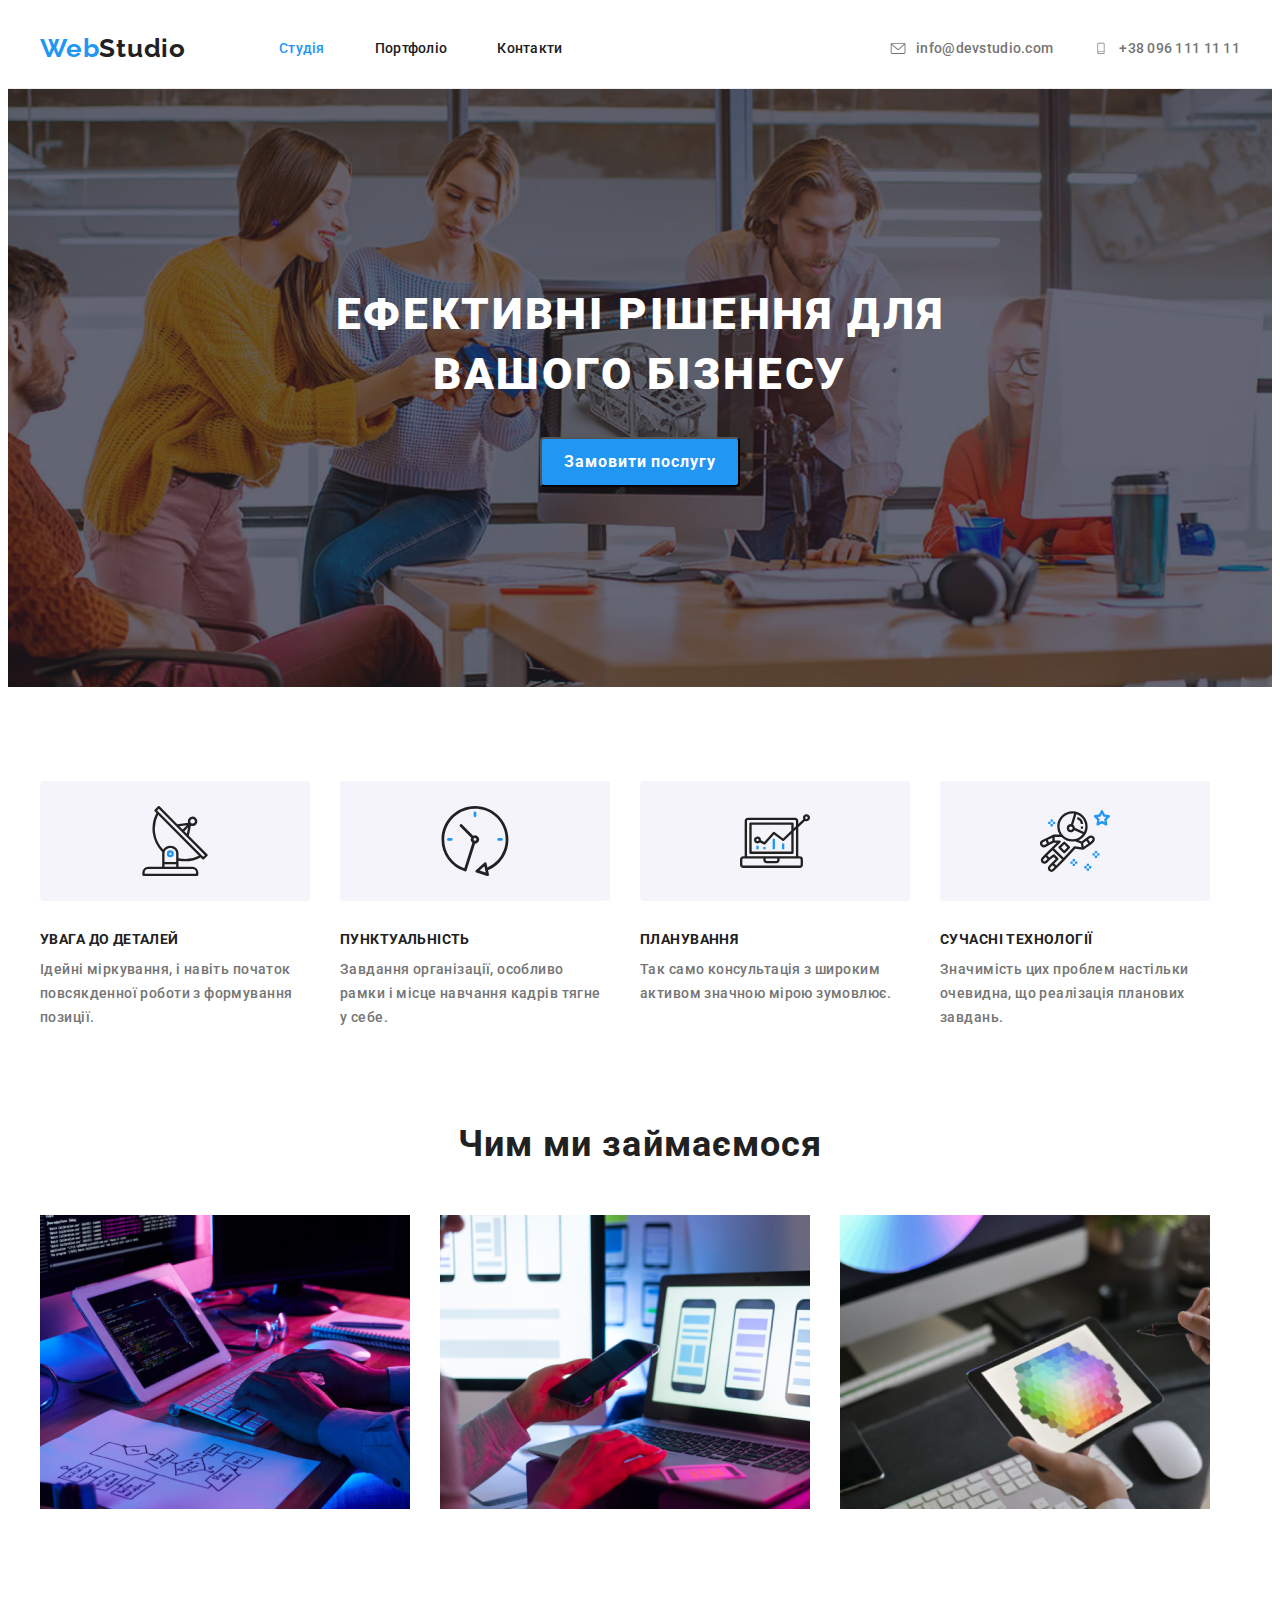
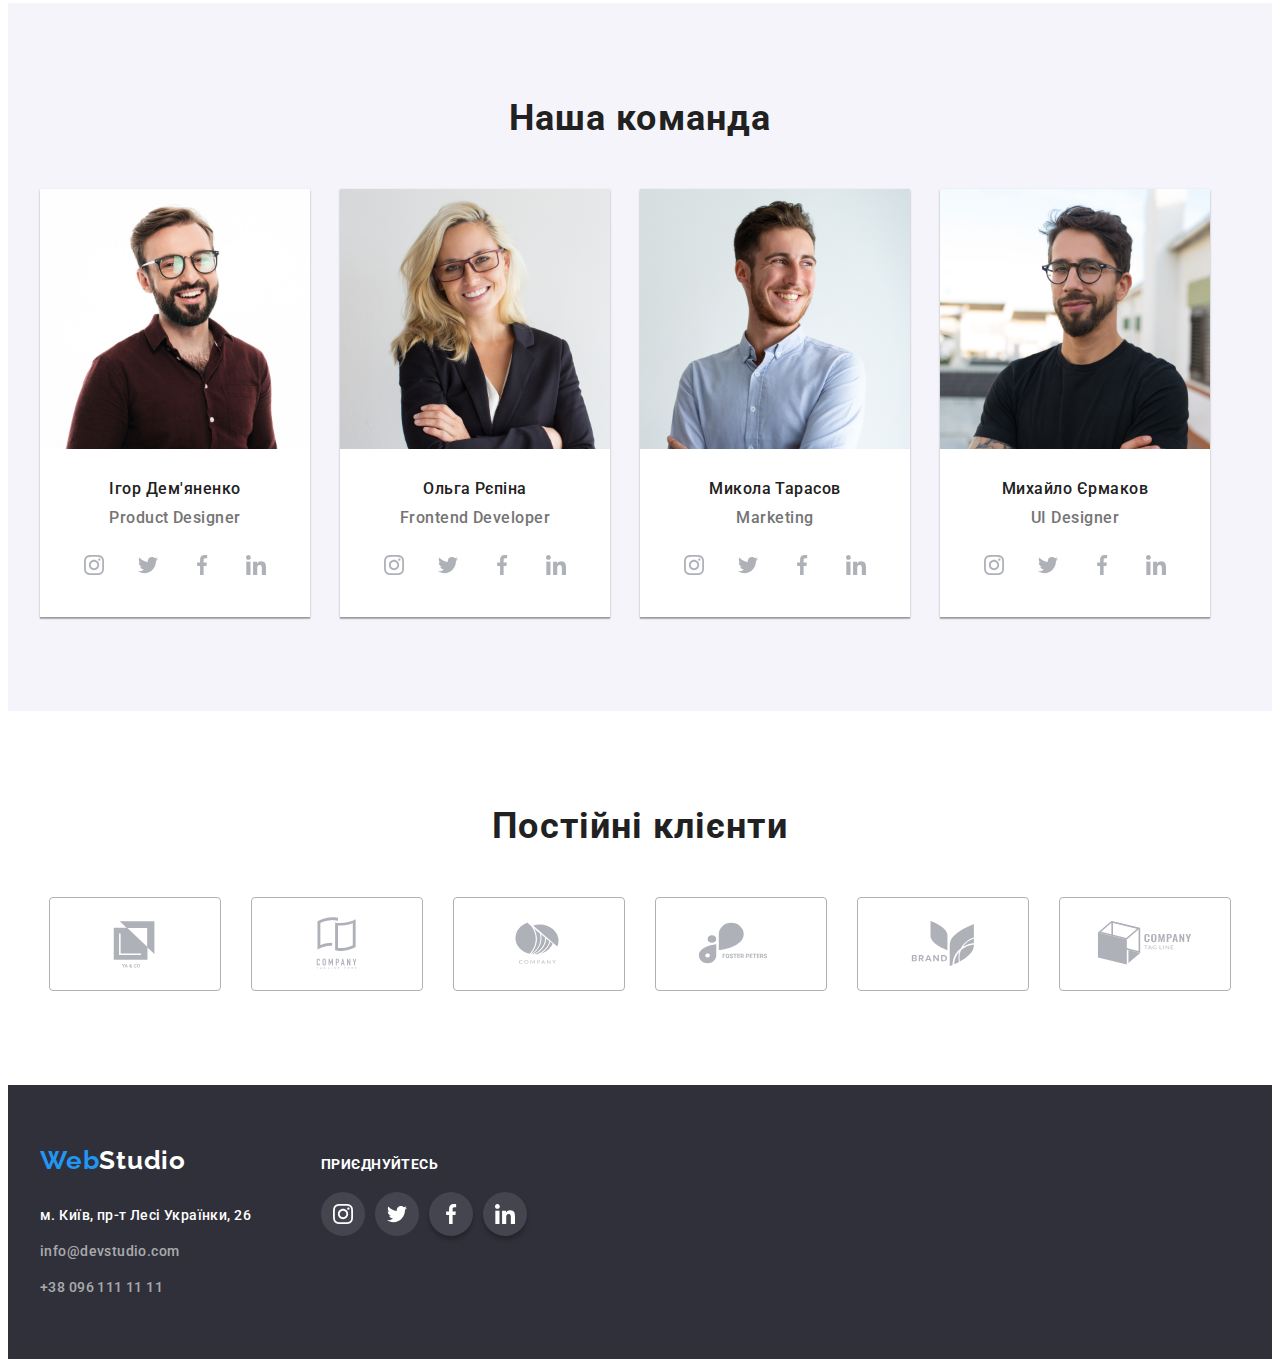
==== index.html @ d5b71c0d "Initial commit" ====
<!DOCTYPE html>
<html lang="uk">
  <head>
    <meta charset="UTF-8" />
    <meta name="viewport" content="width=device-width, initial-scale=1.0" />
    <link rel="preconnect" href="https://fonts.googleapis.com" />
    <link rel="preconnect" href="https://fonts.gstatic.com" crossorigin />
    <link
      href="https://fonts.googleapis.com/css2?family=Roboto:wght@400;500;700;900&display=swap"
      rel="stylesheet"
    />
    <link rel="preconnect" href="https://fonts.googleapis.com" />
    <link rel="preconnect" href="https://fonts.gstatic.com" crossorigin />
    <link
      href="https://fonts.googleapis.com/css2?family=Raleway:wght@700&display=swap"
      rel="stylesheet"
    />
    <link
      rel="stylesheet"
      href="https://cdnjs.cloudflare.com/ajax/libs/modern-normalize/2.0.0/modern-normalize.min.css"
      integrity="sha512-4xo8blKMVCiXpTaLzQSLSw3KFOVPWhm/TRtuPVc4WG6kUgjH6J03IBuG7JZPkcWMxJ5huwaBpOpnwYElP/m6wg=="
      crossorigin="anonymous"
      referrerpolicy="no-referrer"
    />
    <link rel="stylesheet" href="./css/styles.css" />
    <title>Document</title>
  </head>
  <body>
    <header class="header">
      <div class="container header-container">
        <nav class="navigation nav-container">
          <a class="logo header-logo" href="./index.html"
            >Web<span class="studio-header">Studio</span>
          </a>
          <ul class="link-list page-list link-container">
            <li>
              <a class="header-link link-mode current" href="./index.html"
                >Студія</a
              >
            </li>
            <li>
              <a class="header-link link-mode" href="./portfolio.html"
                >Портфоліо</a
              >
            </li>
            <li>
              <a class="header-link link-mode" href="#contacts">Контакти</a>
            </li>
          </ul>
        </nav>
        <ul class="address-container">
          <li>
            <a
              class="email link-mode icon-mode"
              href="mailto:info@devstudio.com"
            >
              <svg class="header-icon" width="16px" height="12px">
                <use href="./images/Icons/sprite.svg#envelope"></use></svg
              >info@devstudio.com</a
            >
          </li>
          <li>
            <a class="phone link-mode icon-mode" href="tel:+380961111111">
              <svg class="header-icon" width="16px" height="12px">
                <use href="./images/Icons/sprite.svg#smartphone"></use></svg
              >+38 096 111 11 11</a
            >
          </li>
        </ul>
      </div>
    </header>
    <main>
      <section class="main-section">
        <div class="container button-container">
          <h1 class="main-text main-text-size">
            Ефективні рішення для вашого бізнесу
          </h1>
          <button class="main-button hero-button" type="button">
            Замовити послугу
          </button>
        </div>
      </section>
      <section class="container-wrap">
        <div class="container">
          <ul class="main-list page-list text-container">
            <li class="list-text about-text">
              <div class="main-icon-list main-icon">
                <svg class="main-icon-item" width="70" height="70">
                  <use href="./images/Icons/sprite.svg#antenna"></use>
                </svg>
              </div>
              <h3 class="text-subtitle">УВАГА ДО ДЕТАЛЕЙ</h3>
              <p class="text-undertitle">
                Ідейні міркування, і навіть початок повсякденної роботи з
                формування позиції.
              </p>
            </li>
            <li class="list-text about-text">
              <div class="main-icon-list main-icon">
                <svg class="main-icon-item" width="70" height="70">
                  <use href="./images/Icons/sprite.svg#clock"></use>
                </svg>
              </div>
              <h3 class="text-subtitle">ПУНКТУАЛЬНІСТЬ</h3>
              <p class="text-undertitle">
                Завдання організації, особливо рамки і місце навчання кадрів
                тягне у себе.
              </p>
            </li>
            <li class="list-text about-text">
              <div class="main-icon-list main-icon">
                <svg class="main-icon-item" width="70" height="70">
                  <use href="./images/Icons/sprite.svg#diagram"></use>
                </svg>
              </div>
              <h3 class="text-subtitle">ПЛАНУВАННЯ</h3>
              <p class="text-undertitle">
                Так само консультація з широким активом значною мірою зумовлює.
              </p>
            </li>
            <li class="list-text about-text">
              <div class="main-icon-list main-icon">
                <svg class="main-icon-item" width="70" height="70">
                  <use href="./images/Icons/sprite.svg#astronaut"></use>
                </svg>
              </div>
              <h3 class="text-subtitle">СУЧАСНІ ТЕХНОЛОГІЇ</h3>
              <p class="text-undertitle">
                Значимість цих проблем настільки очевидна, що реалізація
                планових завдань.
              </p>
            </li>
          </ul>
        </div>
      </section>
      <section class="about-container">
        <div class="container">
          <h2 class="text">Чим ми займаємося</h2>
          <ul class="main-img page-list img-wrap">
            <li>
              <img
                src="./images/Index/img1.jpg"
                alt="Person is coding"
                class="about-img"
                width="370"
              />
            </li>
            <li>
              <img
                src="./images/Index/img2.jpg"
                alt="Person is holding a phone"
                class="about-img"
                width="370"
              />
            </li>
            <li>
              <img
                src="./images/Index/img3.jpg"
                alt="Person is drawing on Ipad"
                class="about-img"
                width="370"
              />
            </li>
          </ul>
        </div>
      </section>
      <section class="team-section">
        <div class="container team-container">
          <h2 class="text">Наша команда</h2>
          <ul class="team-list page-list team-wrap">
            <li class="member-card">
              <img
                src="./images/Index/card1.jpg"
                alt="Team member"
                class="member-img"
                width="270"
              />
              <div class="about-member">
                <h3 class="team-title">Ігор Дем'яненко</h3>
                <p class="team-text">Product Designer</p>
                <ul class="social-list">
                  <li class="social-item">
                    <a
                      class="social-link"
                      href=""
                      target="_blank"
                      rel="noopener noreferrer"
                      aria-label="Instagram"
                    >
                      <svg class="social-icon" width="20" height="20">
                        <use href="./images/Icons/sprite.svg#instagram"></use>
                      </svg>
                    </a>
                  </li>
                  <li class="social-item">
                    <a
                      class="social-link"
                      href=""
                      target="_blank"
                      rel="noopener noreferrer"
                      aria-label="Twitter"
                    >
                      <svg class="social-icon" width="20" height="20">
                        <use href="./images/Icons/sprite.svg#twitter"></use>
                      </svg>
                    </a>
                  </li>
                  <li class="social-item">
                    <a
                      class="social-link"
                      href=""
                      target="_blank"
                      rel="noopener noreferrer"
                      aria-label="Facebook"
                    >
                      <svg class="social-icon" width="20" height="20">
                        <use href="./images/Icons/sprite.svg#facebook"></use>
                      </svg>
                    </a>
                  </li>
                  <li class="social-item">
                    <a
                      class="social-link"
                      href=""
                      target="_blank"
                      rel="noopener noreferrer"
                      aria-label="Linkedin"
                    >
                      <svg class="social-icon" width="20" height="20">
                        <use href="./images/Icons/sprite.svg#linkedin"></use>
                      </svg>
                    </a>
                  </li>
                </ul>
              </div>
            </li>
            <li class="member-card">
              <img
                src="./images/Index/img9.jpg"
                alt="Team member 2"
                class="member-img"
                width="270"
              />
              <div class="about-member">
                <h3 class="team-title">Ольга Рєпіна</h3>
                <p class="team-text">Frontend Developer</p>
                <ul class="social-list">
                  <li class="social-item">
                    <a
                      class="social-link"
                      href=""
                      target="_blank"
                      rel="noopener noreferrer"
                      aria-label="Instagram"
                    >
                      <svg class="social-icon" width="20" height="20">
                        <use href="./images/Icons/sprite.svg#instagram"></use>
                      </svg>
                    </a>
                  </li>
                  <li class="social-item">
                    <a
                      class="social-link"
                      href=""
                      target="_blank"
                      rel="noopener noreferrer"
                      aria-label="Twitter"
                    >
                      <svg class="social-icon" width="20" height="20">
                        <use href="./images/Icons/sprite.svg#twitter"></use>
                      </svg>
                    </a>
                  </li>
                  <li class="social-item">
                    <a
                      class="social-link"
                      href=""
                      target="_blank"
                      rel="noopener noreferrer"
                      aria-label="Facebook"
                    >
                      <svg class="social-icon" width="20" height="20">
                        <use href="./images/Icons/sprite.svg#facebook"></use>
                      </svg>
                    </a>
                  </li>
                  <li class="social-item">
                    <a
                      class="social-link"
                      href=""
                      target="_blank"
                      rel="no-referrer no-opener"
                      aria-label="Linkedin"
                    >
                      <svg class="social-icon" width="20" height="20">
                        <use href="./images/Icons/sprite.svg#linkedin"></use>
                      </svg>
                    </a>
                  </li>
                </ul>
              </div>
            </li>
            <li class="member-card">
              <img
                src="./images/Index/card3.jpg"
                alt="Team member 3"
                class="member-img"
                width="270"
              />
              <div class="about-member">
                <h3 class="team-title">Микола Тарасов</h3>
                <p class="team-text">Marketing</p>
                <ul class="social-list">
                  <li class="social-item">
                    <a
                      class="social-link"
                      href=""
                      target="_blank"
                      rel="noopener noreferrer"
                      aria-label="Instagram"
                    >
                      <svg class="social-icon" width="20" height="20">
                        <use href="./images/Icons/sprite.svg#instagram"></use>
                      </svg>
                    </a>
                  </li>
                  <li class="social-item">
                    <a
                      class="social-link"
                      href=""
                      target="_blank"
                      rel="noopener noreferrer"
                      aria-label="Twitter"
                    >
                      <svg class="social-icon" width="20" height="20">
                        <use href="./images/Icons/sprite.svg#twitter"></use>
                      </svg>
                    </a>
                  </li>
                  <li class="social-item">
                    <a
                      class="social-link"
                      href=""
                      target="_blank"
                      rel="noopener noreferrer"
                      aria-label="Facebook"
                    >
                      <svg class="social-icon" width="20" height="20">
                        <use href="./images/Icons/sprite.svg#facebook"></use>
                      </svg>
                    </a>
                  </li>
                  <li class="social-item">
                    <a
                      class="social-link"
                      href=""
                      target="_blank"
                      rel="noopener noreferrer"
                      aria-label="Linkedin"
                    >
                      <svg class="social-icon" width="20" height="20">
                        <use href="./images/Icons/sprite.svg#linkedin"></use>
                      </svg>
                    </a>
                  </li>
                </ul>
              </div>
            </li>
            <li class="member-card">
              <img
                src="./images/Index/card4.jpg"
                alt="Team member 4"
                class="member-img"
                width="270"
              />
              <div class="about-member">
                <h3 class="team-title">Михайло Єрмаков</h3>
                <p class="team-text">UI Designer</p>
                <ul class="social-list">
                  <li class="social-item">
                    <a
                      class="social-link"
                      href=""
                      target="_blank"
                      rel="noopener noreferrer"
                      aria-label="Instagram"
                    >
                      <svg class="social-icon" width="20" height="20">
                        <use href="./images/Icons/sprite.svg#instagram"></use>
                      </svg>
                    </a>
                  </li>
                  <li class="social-item">
                    <a
                      class="social-link"
                      href=""
                      target="_blank"
                      rel="noopener noreferrer"
                      aria-label="Twitter"
                    >
                      <svg class="social-icon" width="20" height="20">
                        <use href="./images/Icons/sprite.svg#twitter"></use>
                      </svg>
                    </a>
                  </li>
                  <li class="social-item">
                    <a
                      class="social-link"
                      href=""
                      target="_blank"
                      rel="noopener noreferrer"
                      aria-label="Facebook"
                    >
                      <svg class="social-icon" width="20" height="20">
                        <use href="./images/Icons/sprite.svg#facebook"></use>
                      </svg>
                    </a>
                  </li>
                  <li class="social-item">
                    <a
                      class="social-link"
                      href=""
                      target="_blank"
                      rel="noopener noreferrer"
                      aria-label="Linkedin"
                    >
                      <svg class="social-icon" width="20" height="20">
                        <use href="./images/Icons/sprite.svg#linkedin"></use>
                      </svg>
                    </a>
                  </li>
                </ul>
              </div>
            </li>
          </ul>
        </div>
      </section>
      <section class="clients-list">
        <div class="container">
          <h2 class="text">Постійні клієнти</h2>
          <ul class="clients-about">
            <li class="clients-icon">
              <a class="clients-link" href="">
                <svg class="item-icon" width="106" height="60">
                  <use href="./images/Icons/sprite.svg#icon-logo"></use></svg
              ></a>
            </li>
            <li class="clients-icon">
              <a class="clients-link" href="">
                <svg class="item-icon" width="106" height="60">
                  <use href="./images/Icons/sprite.svg#icon-logo1"></use></svg
              ></a>
            </li>
            <li class="clients-icon">
              <a class="clients-link" href=""
                ><svg class="item-icon" width="106" height="60">
                  <use href="./images/Icons/sprite.svg#icon-logo2"></use></svg
              ></a>
            </li>
            <li class="clients-icon">
              <a class="clients-link" href=""
                ><svg class="item-icon" width="106" height="60">
                  <use href="./images/Icons/sprite.svg#icon-logo3"></use></svg
              ></a>
            </li>
            <li class="clients-icon">
              <a class="clients-link" href="">
                <svg class="item-icon" width="106" height="60">
                  <use href="./images/Icons/sprite.svg#icon-logo4"></use></svg
              ></a>
            </li>
            <li class="clients-icon">
              <a class="clients-link" href="">
                <svg class="item-icon" width="106" height="60">
                  <use href="./images/Icons/sprite.svg#icon-logo5"></use></svg
              ></a>
            </li>
          </ul>
        </div>
      </section>
    </main>
    <footer class="footer">
      <div class="container footer-container">
        <div class="footer-left">
          <a class="logo footer-logo" href=""
            >Web<span class="studio-footer">Studio</span></a
          >
          <address class="contacts-address" id="contacts">
            <p class="address-text">м. Київ, пр-т Лесі Українки, 26</p>
            <ul class="footer-address-list">
              <li class="email-item">
                <a
                  class="footer-email link-mode"
                  href="mailto:info@devstudio.com"
                  >info@devstudio.com</a
                >
              </li>
              <li class="footer-item">
                <a href="tel:+380961111111" class="footer-phone link-mode"
                  >+38 096 111 11 11</a
                >
              </li>
            </ul>
          </address>
        </div>
        <div class="footer-right">
          <h3 class="text-bottom">Приєднуйтесь</h3>
          <ul class="footer-icons">
            <li class="social-item">
              <a
                class="social-link-footer footer-icon-box"
                href=""
                target="_blank"
                rel="noopener noreferrer"
                aria-label="instagram"
              >
                <svg class="social-icon" width="20" height="20">
                  <use href="./images/Icons/sprite.svg#instagram"></use>
                </svg>
              </a>
            </li>
            <li class="social-item">
              <a
                class="social-link-footer footer-icon-box"
                href=""
                target="_blank"
                rel="noopener noreferrer"
                aria-label="twitter"
              >
                <svg class="social-icon" width="20" height="20">
                  <use href="./images/Icons/sprite.svg#twitter"></use>
                </svg>
              </a>
            </li>
            <li class="social-item">
              <a
                class="social-link-footer footer-icon-box"
                href=""
                target="_blank"
                rel="noopener noreferrer"
                aria-label="facebook"
              >
                <svg class="social-icon" width="20" height="20">
                  <use href="./images/Icons/sprite.svg#facebook"></use>
                </svg>
              </a>
            </li>
            <li class="social-item">
              <a
                class="social-link-footer footer-icon-box"
                href=""
                target="_blank"
                rel="noopener noreferrer"
                aria-label="Linkedin"
              >
                <svg class="social-icon" width="20" height="20">
                  <use href="./images/Icons/sprite.svg#linkedin"></use>
                </svg>
              </a>
            </li>
          </ul>
        </div>
      </div>
    </footer>
  </body>
</html>
---- css/styles.css ----
:root {
  --main-font: 'Roboto', sans-serif;
  --secondary-font: 'Raleway', sans-serif;
  --main-text-color: #212121;
  --accent-color: #2196f3;
  --secondary-color: #fff;
  --team-font: #757575;
}

body {
  font-family: var(--main-font);
  font-weight: 500;
  font-size: 14px;
  letter-spacing: 0.02em;
  color: var(--main-text-color);
}

p,
h1,
h2,
h3,
h4,
h5,
h6 {
  margin: 0;
}

ul,
ol {
  margin: 0;
  padding: 0;
}

.container {
  width: 1200px;
  margin-left: auto;
  margin-right: auto;
  padding-left: 15px;
  padding-right: 15px;
}

/**---------- Header ----------**/

.logo {
  font-family: var(--secondary-font);
  font-weight: 700;
  font-size: 26px;
  letter-spacing: 0.03em;
  color: var(--accent-color);
  text-decoration: none;
}

.studio-header {
  color: var(--main-text-color);
}

.page-list,
.social-item {
  list-style-type: none;
}

.header-link {
  font-family: inherit;
  color: currentColor;
  text-decoration: none;
  padding-top: 32px;
  padding-bottom: 32px;
  display: block;
}

.link-mode:hover,
.link-mode:focus {
  color: var(--accent-color);
  fill: var(--accent-color);
}

.current {
  color: var(--accent-color);
}

.email,
.phone {
  font-family: inherit;
  font-weight: 500;
  letter-spacing: 0.02em;
  color: var(--team-font);
  text-decoration: none;
}
.header-icon {
  margin-right: 10px;
}
.icon-mode {
  display: flex;
  align-items: center;
  fill: #757575;
}
.icon-mode:hover,
.icon-mode:focus {
  fill: var(--accent-color);
}
/**---------- header-container ----------**/

.header {
  border-bottom: 1px solid #ececec;
}
.header-container {
  display: flex;
}
.nav-container {
  display: flex;
  align-items: center;
}
.link-container {
  display: flex;
  gap: 50px;
}
.address-container {
  display: flex;
  align-items: center;
  margin-left: auto;
  gap: 40px;
  list-style: none;
}
.header-logo {
  margin-right: 93px;
}

/**---------- Main ----------**/
.main-section {
  background-image: linear-gradient(
      to bottom,
      rgba(47, 48, 58, 0.4),
      rgba(47, 48, 58, 0.4)
    ),
    url(../images/Index/Imgbackground.jpg);
  background-repeat: no-repeat;
  background-size: cover;
  background-position: center;
  margin-left: auto;
  margin-right: auto;
  /*background-color: #2f303a;*/
  padding-top: 195px;
  padding-bottom: 200px;
  max-width: 1600px;
}
.hero-section {
  padding-top: 94px;
  padding-bottom: 94px;
}
.main-section {
  text-align: center;
}

.item-button {
  font-family: inherit;
  font-size: 16px;
  line-height: 1.625;
  letter-spacing: 0.03em;
  color: currentColor;
  cursor: pointer;
  border: none;
}

.btn-size {
  border-radius: 4px;
  width: 125px;
  height: 38px;
  background: #f5f4fa;
}
.current-btn {
  color: var(--secondary-color);
  background-color: var(--accent-color);
  border: 1px solid #000;
  border-radius: 4px;
  padding: 6px 25px;
  width: 73px;
  height: 38px;
}

.btn-container {
  display: flex;
  align-items: center;
  gap: 8px;
  justify-content: center;
  margin-bottom: 50px;
}

.main-text {
  font-family: 'Roboto', sans-serif;
  font-weight: 900;
  font-size: 44px;
  line-height: 1.36364;
  letter-spacing: 0.06em;
  text-transform: uppercase;
  color: var(--secondary-color);
}
.main-text-size {
  margin-bottom: 33px;
  width: 696px;
  margin-left: auto;
  margin-right: auto;
}

.main-button {
  box-shadow: 0 4px 4px 0 rgba(0, 0, 0, 0.15);
  background: var(--accent-color);
  font-family: inherit;
  font-weight: 700;
  font-size: 16px;
  line-height: 1.875;
  letter-spacing: 0.06em;
  color: var(--secondary-color);
  cursor: pointer;
}

.hero-button {
  width: 200px;
  height: 50px;
  border-radius: 4px;
  display: inline-block;
}

.container-wrap {
  padding-top: 94px;
  padding-bottom: 94px;
}
.btn-mode:hover,
.btn-mode:focus {
  color: var(--secondary-color);
  background-color: var(--accent-color);
  box-shadow: 0 2px 2px 0 rgba(0, 0, 0, 0.12), 0 1px 2px 0 rgba(0, 0, 0, 0.08),
    0 3px 1px 0 rgba(0, 0, 0, 0.1);
}

.text-subtitle {
  font-family: inherit;
  font-weight: 700;
  font-size: 14px;
  letter-spacing: 0.03em;
  text-transform: uppercase;
  color: currentColor;
  margin-bottom: 10px;
}

.text-undertitle {
  font-family: inherit;
  font-size: 14px;
  line-height: 1.71429;
  letter-spacing: 0.03em;
  color: var(--team-font);
}
.main-icon {
  display: flex;
  list-style: none;
  gap: 30px;
  margin-bottom: 30px;
}
.main-icon-list {
  border-radius: 4px;
  width: 270px;
  height: 120px;
  background: #f5f4fa;
  display: flex;
  align-items: center;
  justify-content: center;
}

.text-container {
  gap: 30px;
  display: flex;
}

.about-container {
  padding-bottom: 94px;
}
.about-text {
  width: 270px;
}

.img-wrap {
  display: flex;
  gap: 30px;
}
.about-img {
  display: block;
}

.team-wrap {
  display: flex;
  gap: 30px;
  border-radius: 0 0 4px 4px;
}

.member-card {
  box-shadow: 0 2px 1px 0 rgba(0, 0, 0, 0.2), 0 1px 1px 0 rgba(0, 0, 0, 0.14),
    0 1px 3px 0 rgba(0, 0, 0, 0.12);
  background: #fff;
}
.team-section {
  background: #f5f4fa;
  padding-bottom: 94px;
  padding-top: 94px;
}

.text {
  font-family: inherit;
  font-weight: 700;
  font-size: 36px;
  text-align: center;
  letter-spacing: 0.03em;
  color: currentColor;
  margin-bottom: 50px;
}

.title-secondary {
  font-family: inherit;
  font-weight: 700;
  font-size: 18px;
  line-height: 2;
  letter-spacing: 0.06em;
  color: var(--main-text-color);
  margin-bottom: 4px;
}

.text-secondary {
  font-family: inherit;
  font-size: 16px;
  line-height: 1.875;
  letter-spacing: 0.03em;
  color: var(--team-font);
}
.image-container {
  display: flex;
  flex-wrap: wrap;
  gap: 30px;
}
.page-img-list a {
  text-decoration: none;
}
.page-img-list {
  list-style-type: none;
}
.img-about {
  width: 370px;
  height: 404px;
}
.img-block:hover,
.img-block:focus {
  box-shadow: 1px 4px 6px 0 rgba(0, 0, 0, 0.16), 0 4px 4px 0 rgba(0, 0, 0, 0.06),
    0 1px 1px 0 rgba(0, 0, 0, 0.12);
}
.img-item {
  display: block;
}
.img-block {
  display: block;
}

.member-img {
  display: block;
}
.team-title {
  font-family: inherit;
  font-weight: 500;
  font-size: 16px;
  text-align: center;
  letter-spacing: 0.03em;
  color: currentColor;
  text-align: center;
  margin-bottom: 10px;
}

.team-text {
  font-family: inherit;
  font-size: 16px;
  text-align: center;
  letter-spacing: 0.03em;
  color: var(--team-font);
  text-align: center;
  margin-bottom: 16px;
}

.about-member {
  padding-top: 30px;
  padding-bottom: 30px;
}
.about-photo {
  border-left: 1px solid #eee;
  border-right: 1px solid #eee;
  border-bottom: 1px solid #eee;
  border-top: none;
  padding: 20px 24px;
}

.social-list {
  display: flex;
  justify-content: center;
  align-items: center;
}
.social-link {
  display: flex;
  align-items: center;
  justify-content: center;
  border-radius: 50%;
  width: 44px;
  height: 44px;
  fill: #afb1b8;
}

.social-link:hover,
.social-link:focus {
  background-color: var(--accent-color);
}

.social-link:hover .social-icon,
.social-link:focus .social-icon {
  fill: var(--secondary-color);
}

.social-item:not(:last-child) {
  margin-right: 10px;
}
/**-- Clients --**/
.clients-list {
  padding-top: 94px;
  padding-bottom: 94px;
}
.clients-about {
  list-style: none;
  display: flex;
  align-items: center;
  justify-content: center;
  gap: 30px;
}
.clients-link {
  display: flex;
  align-items: center;
  justify-content: center;
  border: 1px solid #afb1b8;
  border-radius: 4px;
  width: 170px;
  height: 92px;
}
.item-icon {
  fill: #afb1b8;
}
.clients-link:hover .item-icon,
.clients-link:focus .item-icon {
  fill: var(--accent-color);
}
.clients-link:hover {
  border-color: var(--accent-color);
}
/**---------- Footer ----------**/

.footer {
  background-color: #2f303a;
  padding-top: 60px;
  padding-bottom: 60px;
}
.footer-address-list {
  list-style: none;
}

.footer-logo {
  margin-bottom: 28px;
  display: inline-block;
}
.address-text {
  margin-bottom: 12px;
}

.address-text {
  font-family: var(--main-font);
  font-size: 14px;
  line-height: 1.71429;
  letter-spacing: 0.03em;
  color: var(--secondary-color);
  font-style: normal;
}

.studio-footer {
  color: var(--secondary-color);
  text-decoration: none;
}

.footer-email,
.footer-phone {
  font-family: var(--main-font);
  line-height: 1.71429;
  letter-spacing: 0.03em;
  color: rgba(255, 255, 255, 0.6);
  text-decoration: none;
  font-style: normal;
}

.email-item {
  margin-bottom: 12px;
}
.text-bottom {
  font-family: 'Roboto', sans-serif;
  font-weight: 700;
  font-size: 14px;
  letter-spacing: 0.03em;
  text-transform: uppercase;
  color: #fff;
  margin-bottom: 20px;
}

.footer-container {
  display: flex;
  align-items: baseline;
}
.footer-left {
  margin-right: 70px;
}

.footer-icons {
  display: flex;
  align-items: center;
  justify-content: center;
}
.social-link-footer {
  display: flex;
  align-items: center;
  justify-content: center;
  border-radius: 50%;
  width: 44px;
  height: 44px;
  fill: var(--secondary-color);
}
.social-link-footer:hover,
.social-link-footer:focus {
  background-color: var(--accent-color);
}
.footer-icon-box {
  background-color: rgba(255, 255, 255, 0.1);
}
.social-item:nth-last-child(-n + 2) .footer-icon-box {
  box-shadow: 0 4px 4px 0 rgba(0, 0, 0, 0.25);
}
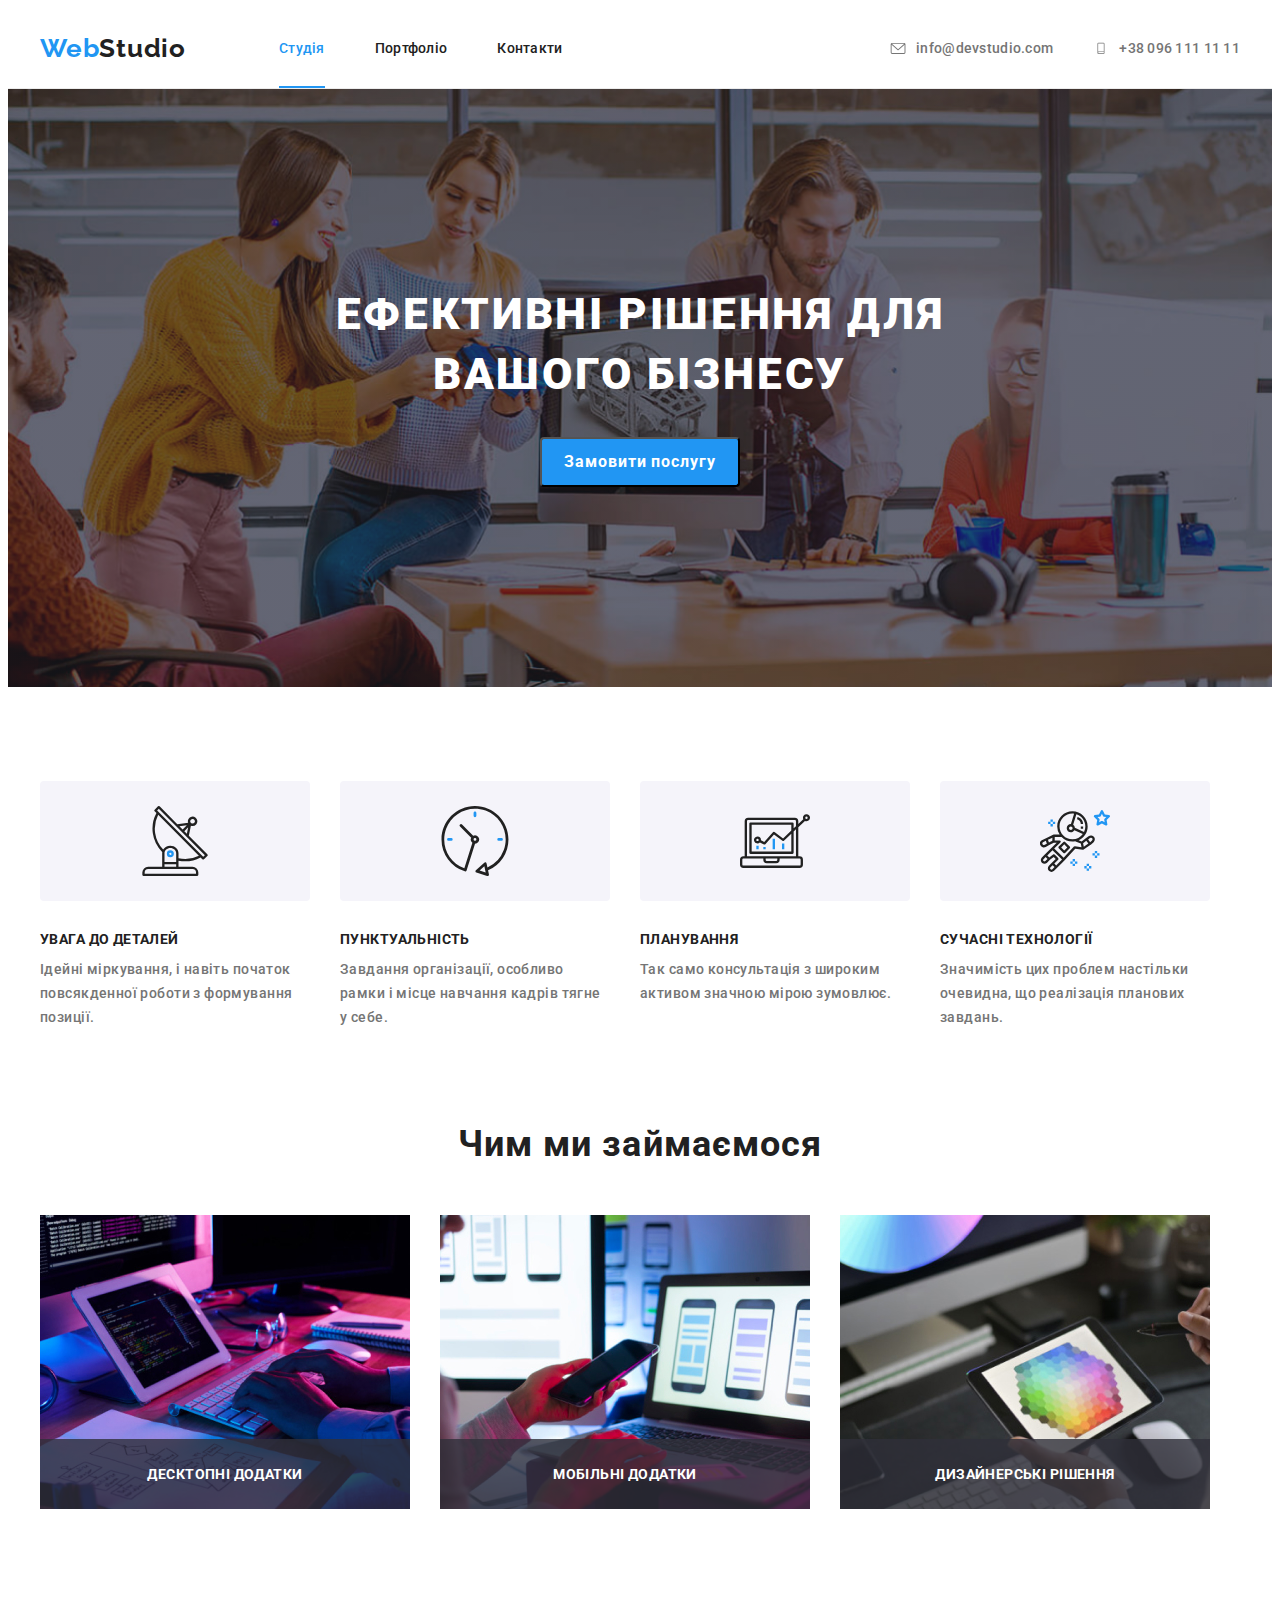
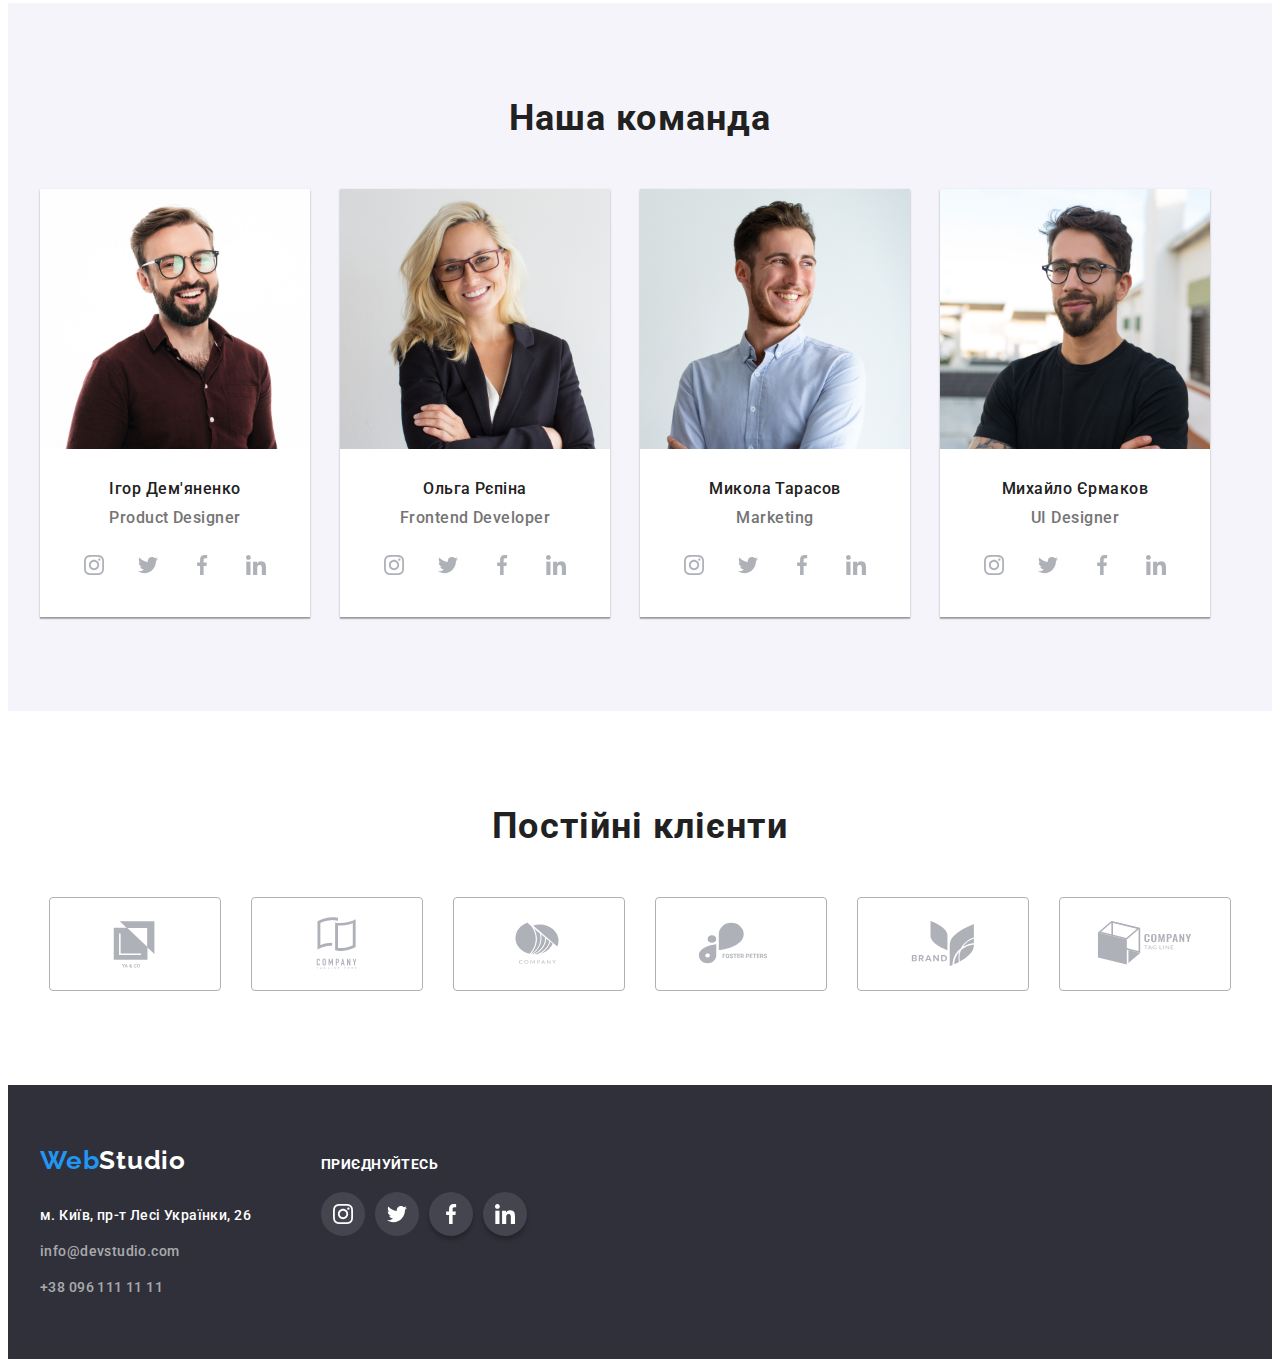
==== commit 6814ea1d: "09/16" ====
--- a/index.html
+++ b/index.html
@@ -75,9 +75,20 @@
           <h1 class="main-text main-text-size">
             Ефективні рішення для вашого бізнесу
           </h1>
-          <button class="main-button hero-button" type="button">
+          <button class="main-button hero-button" type="button" data-modal-open>
             Замовити послугу
           </button>
+        <div class="backdrop is-hidden" data-modal>
+          <div class="modal-wrapper">
+          <button class="modal-btn" data-modal-close>
+            <svg width="18" height="18">
+              <use href="./images/Icons/sprite.svg#icon-x"></use>
+            </svg>
+          </button>
+          <form class="modal-form">
+          </form>
+          </div>
+        </div>
         </div>
       </section>
       <section class="container-wrap">
@@ -137,29 +148,32 @@
         <div class="container">
           <h2 class="text">Чим ми займаємося</h2>
           <ul class="main-img page-list img-wrap">
-            <li>
+            <li class="gallery">
               <img
                 src="./images/Index/img1.jpg"
                 alt="Person is coding"
                 class="about-img"
                 width="370"
               />
-            </li>
-            <li>
+              <p class="gallery-text">Десктопні додатки</p>
+            </li>
+            <li class="gallery">
               <img
                 src="./images/Index/img2.jpg"
                 alt="Person is holding a phone"
                 class="about-img"
                 width="370"
               />
-            </li>
-            <li>
+              <p class="gallery-text">Мобільні додатки</p>
+            </li>
+            <li class="gallery">
               <img
                 src="./images/Index/img3.jpg"
                 alt="Person is drawing on Ipad"
                 class="about-img"
                 width="370"
               />
+              <p class="gallery-text">Дизайнерські рішення</p>
             </li>
           </ul>
         </div>
@@ -562,5 +576,6 @@
         </div>
       </div>
     </footer>
+    <script src="./js/modal.js"></script>
   </body>
 </html>
--- a/css/styles.css
+++ b/css/styles.css
@@ -93,6 +93,7 @@
   display: flex;
   align-items: center;
   fill: #757575;
+  transition: color 250ms cubic-bezier(0.4, 0, 0.2, 1);
 }
 .icon-mode:hover,
 .icon-mode:focus {
@@ -123,6 +124,63 @@
 }
 .header-logo {
   margin-right: 93px;
+}
+.current {
+  position: relative;
+}
+.current::after {
+  position: absolute;
+  content: '';
+  display: block;
+  bottom: 0;
+  left: 0;
+  width: 100%;
+  height: 2px;
+  background-color: var(--accent-color);
+}
+/**----------Modal Form------*/
+.backdrop {
+  position: fixed;
+  top: 0;
+  left: 0;
+  width: 100%;
+  height: 100%;
+  box-shadow: 0 4px 4px 0 rgba(0, 0, 0, 0.25);
+  background: rgba(0, 0, 0, 0.2);
+}
+
+.backdrop.is-hidden {
+  opacity: 0;
+  visibility: hidden;
+  pointer-events: none;
+}
+
+.modal-wrapper {
+  position: absolute;
+  top: 50%;
+  left: 50%;
+  transform: translate(-50%, -50%);
+  border-radius: 4px;
+  width: 528px;
+  height: 581px;
+  background-color: var(--secondary-color);
+  box-shadow: 0 2px 1px 0 rgba(0, 0, 0, 0.2), 0 1px 1px 0 rgba(0, 0, 0, 0.14),
+    0 1px 3px 0 rgba(0, 0, 0, 0.12);
+}
+.modal-btn {
+  position: absolute;
+  top: 8px;
+  right: 8px;
+  cursor: pointer;
+  width: 30px;
+  height: 30px;
+  display: flex;
+  align-items: center;
+  justify-content: center;
+  padding: 0;
+  border-radius: 50%;
+  border: 1px solid rgb(206, 206, 206, 100%);
+  background-color: transparent;
 }
 
 /**---------- Main ----------**/
@@ -138,7 +196,6 @@
   background-position: center;
   margin-left: auto;
   margin-right: auto;
-  /*background-color: #2f303a;*/
   padding-top: 195px;
   padding-bottom: 200px;
   max-width: 1600px;
@@ -224,6 +281,11 @@
   padding-top: 94px;
   padding-bottom: 94px;
 }
+
+.btn-mode {
+  transition: color 250ms cubic-bezier(0.4, 0, 0.2, 1);
+}
+
 .btn-mode:hover,
 .btn-mode:focus {
   color: var(--secondary-color);
@@ -273,6 +335,41 @@
 .about-container {
   padding-bottom: 94px;
 }
+
+.gallery {
+  position: relative;
+}
+
+.gallery-text::after {
+  position: absolute;
+  content: '';
+  width: 100%;
+  height: 70px;
+  bottom: 0;
+  left: 0;
+  background: rgba(47, 48, 58, 0.8);
+  z-index: -1;
+}
+
+.gallery-text {
+  position: absolute;
+  bottom: 0;
+  left: 0;
+  width: 100%;
+  height: 70px;
+  font-family: 'Roboto', sans-serif;
+  font-weight: 700;
+  font-size: 14px;
+  letter-spacing: 0.03em;
+  text-transform: uppercase;
+  text-align: center;
+  color: var(--secondary-color);
+  z-index: 1;
+  display: flex;
+  align-items: center;
+  justify-content: center;
+}
+
 .about-text {
   width: 270px;
 }
@@ -344,6 +441,10 @@
   width: 370px;
   height: 404px;
 }
+.img-block {
+  transition: color 250ms cubic-bezier(0.4, 0, 0.2, 1);
+}
+
 .img-block:hover,
 .img-block:focus {
   box-shadow: 1px 4px 6px 0 rgba(0, 0, 0, 0.16), 0 4px 4px 0 rgba(0, 0, 0, 0.06),
@@ -355,7 +456,28 @@
 .img-block {
   display: block;
 }
-
+.overlay-wrap {
+  position: relative;
+  overflow: hidden;
+}
+.overlay-text {
+  position: absolute;
+  top: 0;
+  font-family: var(--main-font);
+  font-size: 18px;
+  line-height: 1.55556;
+  letter-spacing: 0.03em;
+  color: var(--secondary-color);
+  background: rgba(33, 150, 243, 0.9);
+  height: 100%;
+  transform: translateY(100%);
+  transition: transform 250ms cubic-bezier(0.4, 0, 0.2, 1);
+  padding: 63px 24px;
+}
+
+.img-block:hover .overlay-text {
+  transform: translateY(0);
+}
 .member-img {
   display: block;
 }
@@ -405,6 +527,7 @@
   width: 44px;
   height: 44px;
   fill: #afb1b8;
+  transition: color 250ms cubic-bezier(0.4, 0, 0.2, 1);
 }
 
 .social-link:hover,
@@ -440,6 +563,7 @@
   border-radius: 4px;
   width: 170px;
   height: 92px;
+  transition: color 250ms cubic-bezier(0.4, 0, 0.2, 1);
 }
 .item-icon {
   fill: #afb1b8;
@@ -528,6 +652,7 @@
   width: 44px;
   height: 44px;
   fill: var(--secondary-color);
+  transition: color 250ms cubic-bezier(0.4, 0, 0.2, 1);
 }
 .social-link-footer:hover,
 .social-link-footer:focus {
